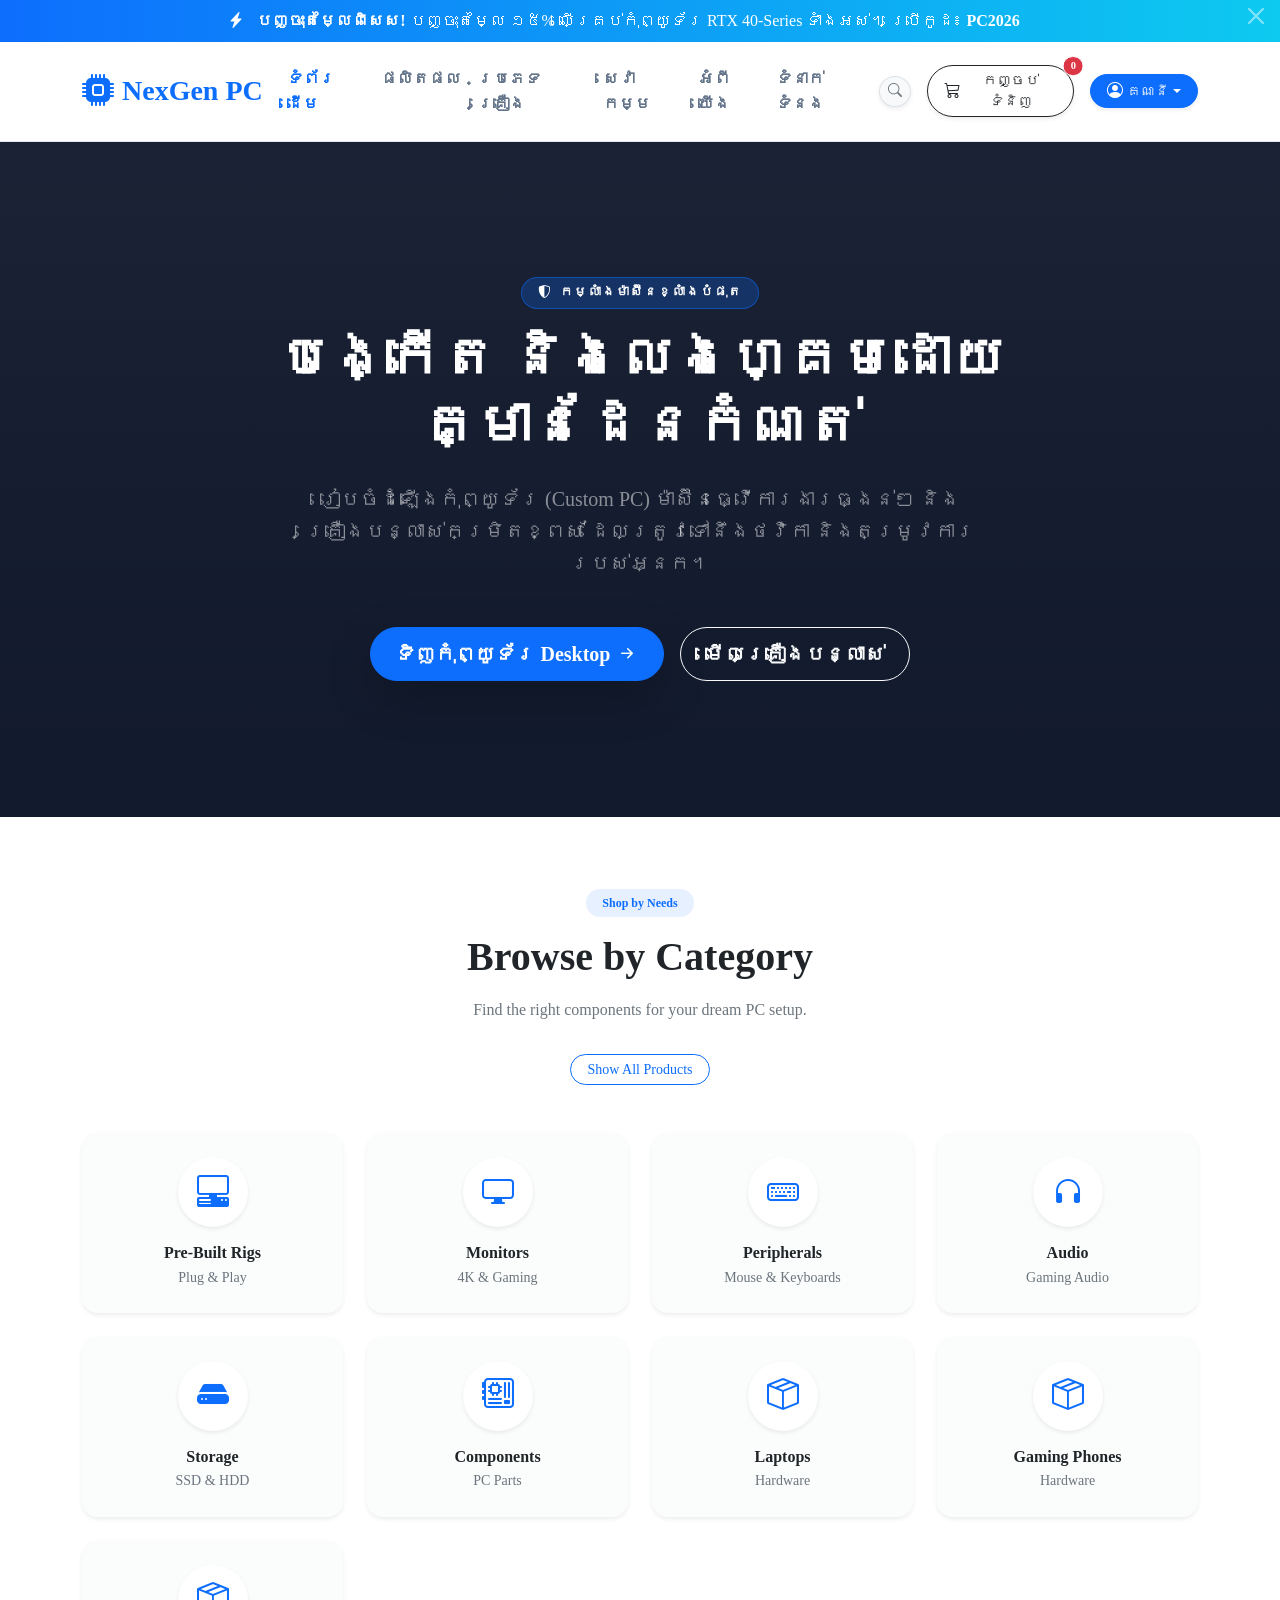
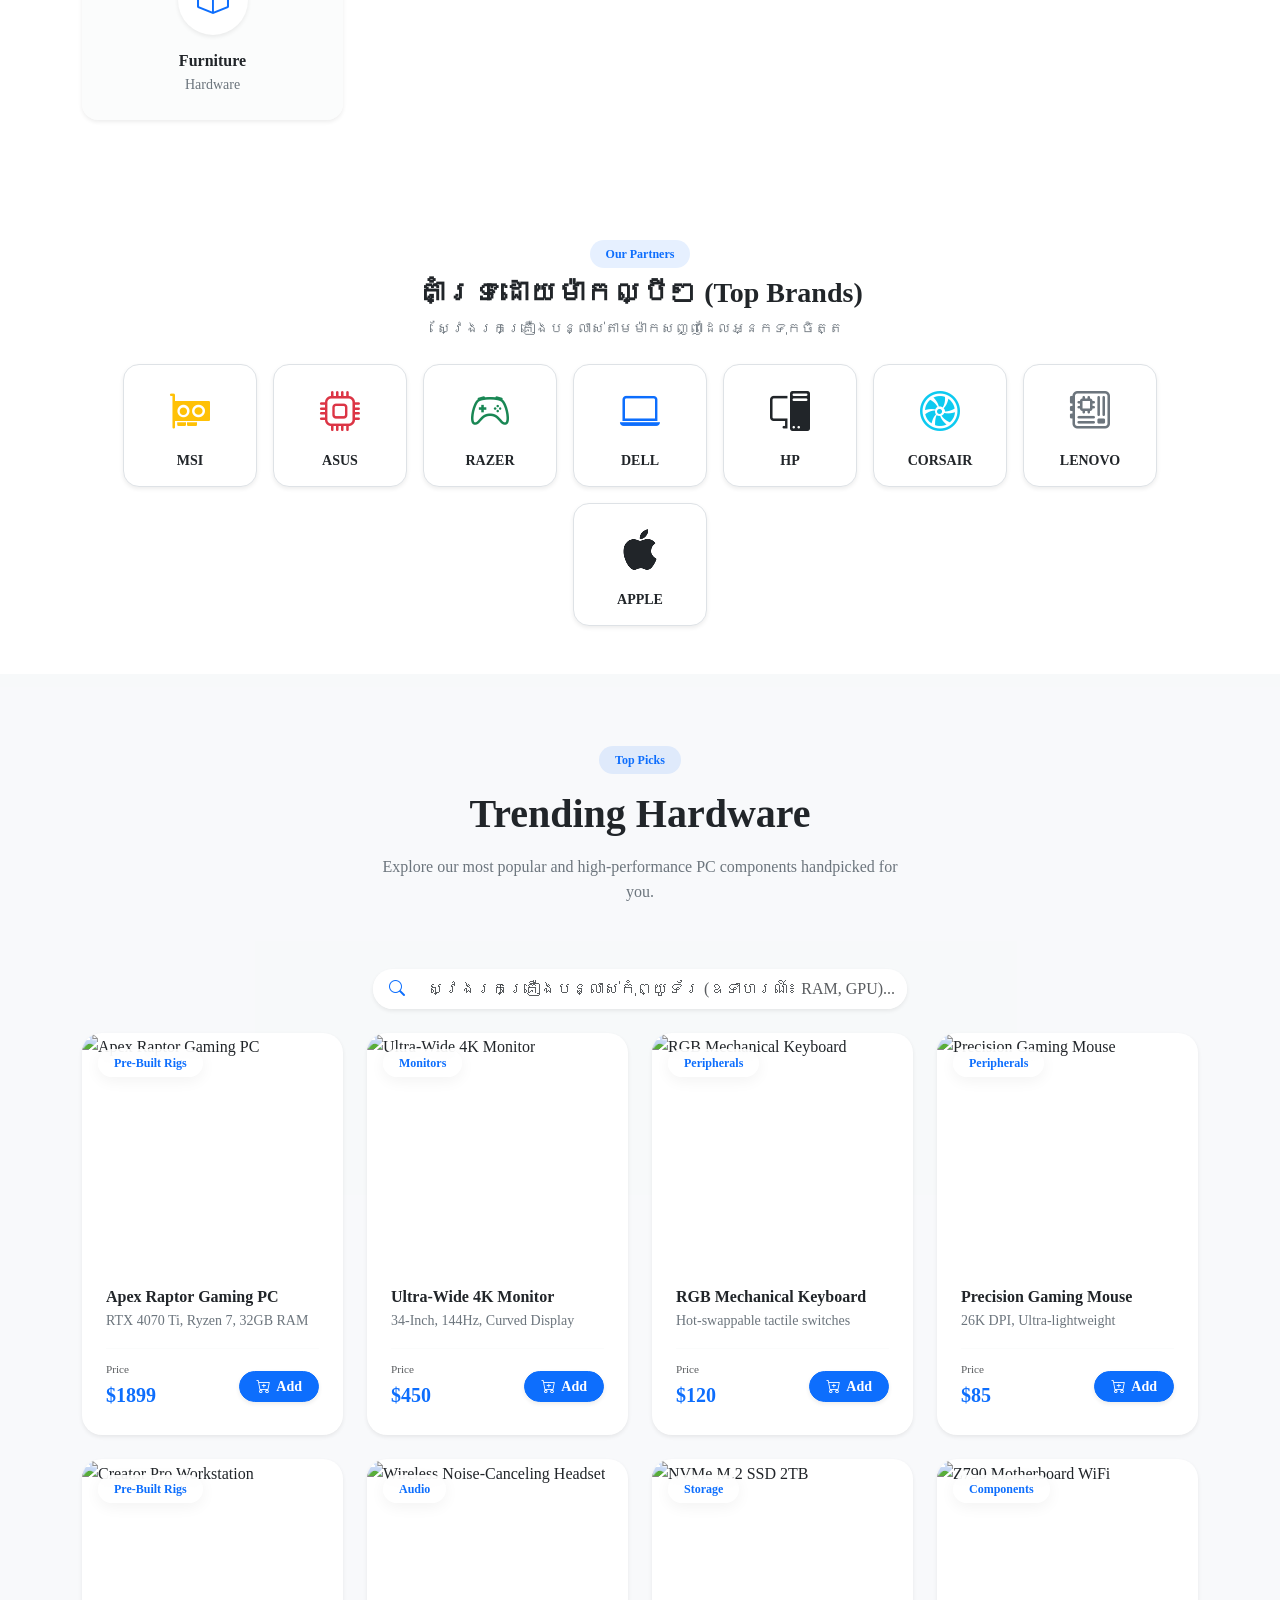
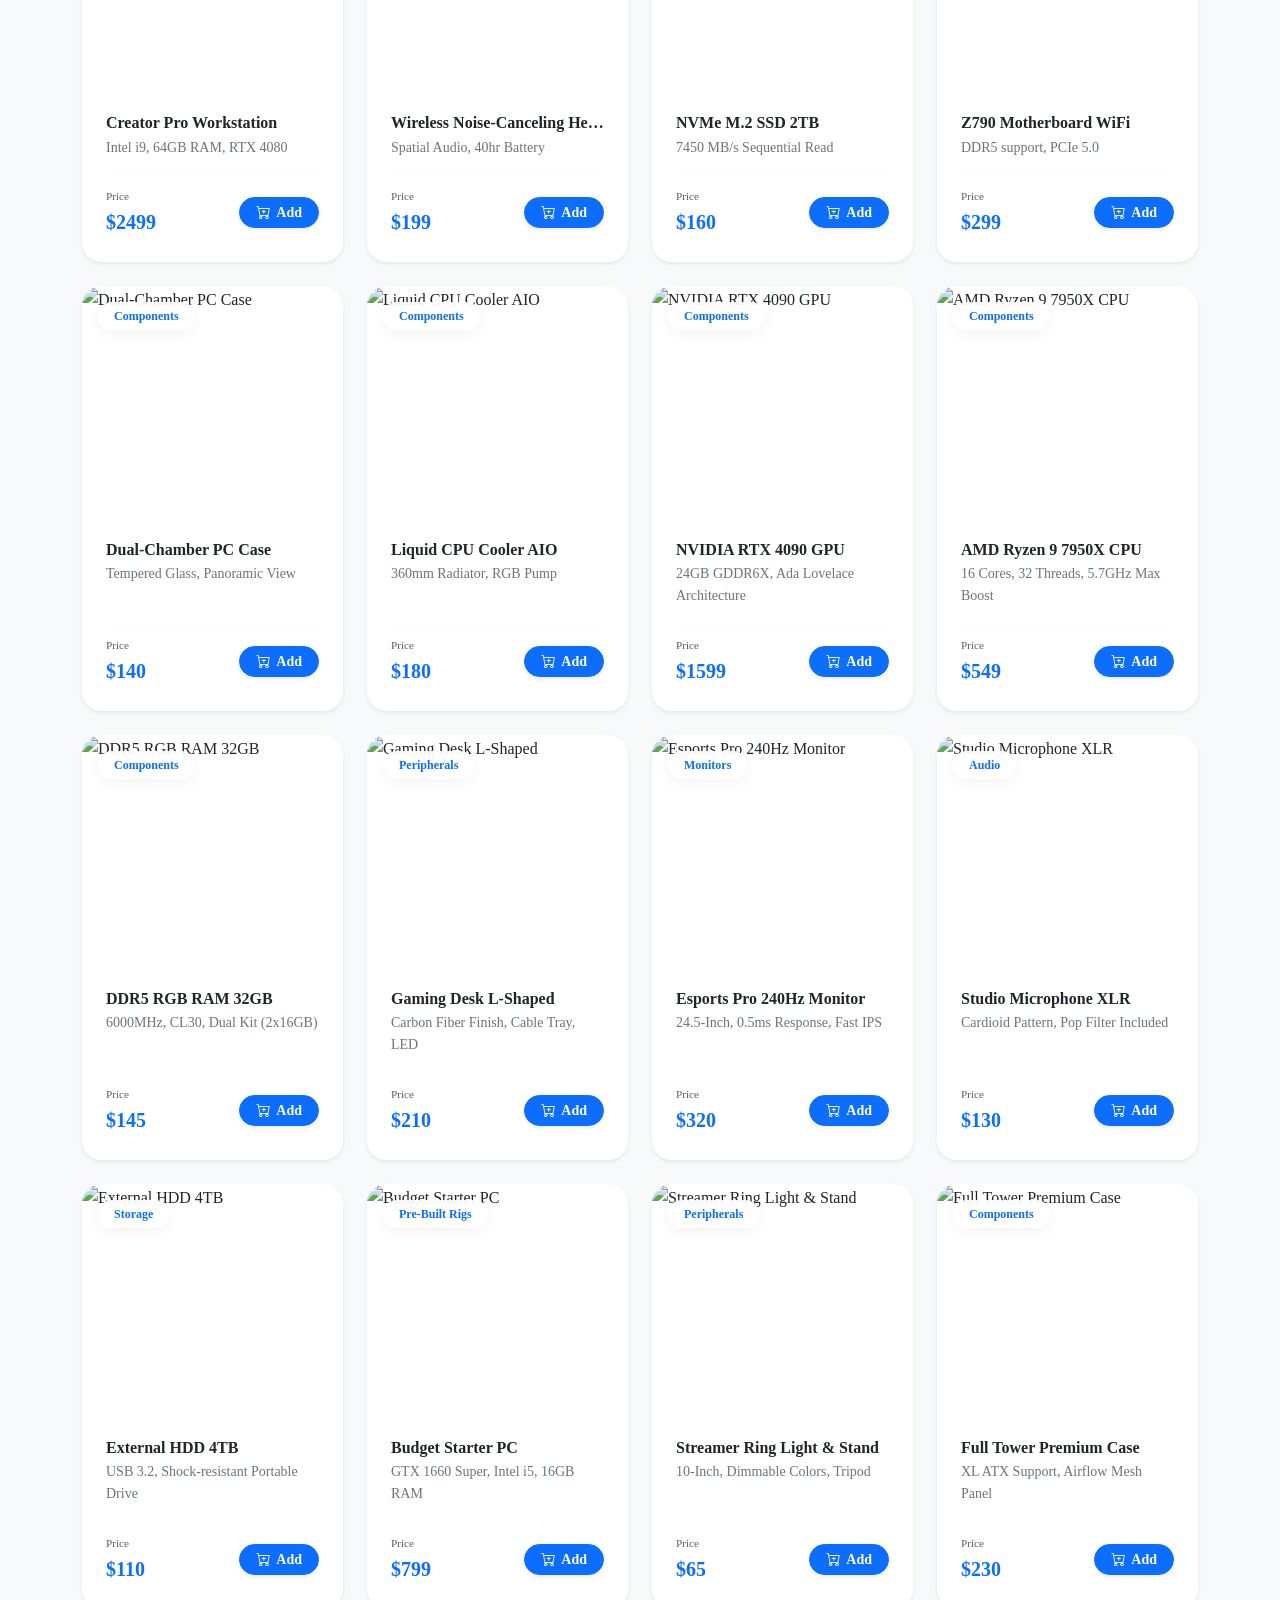
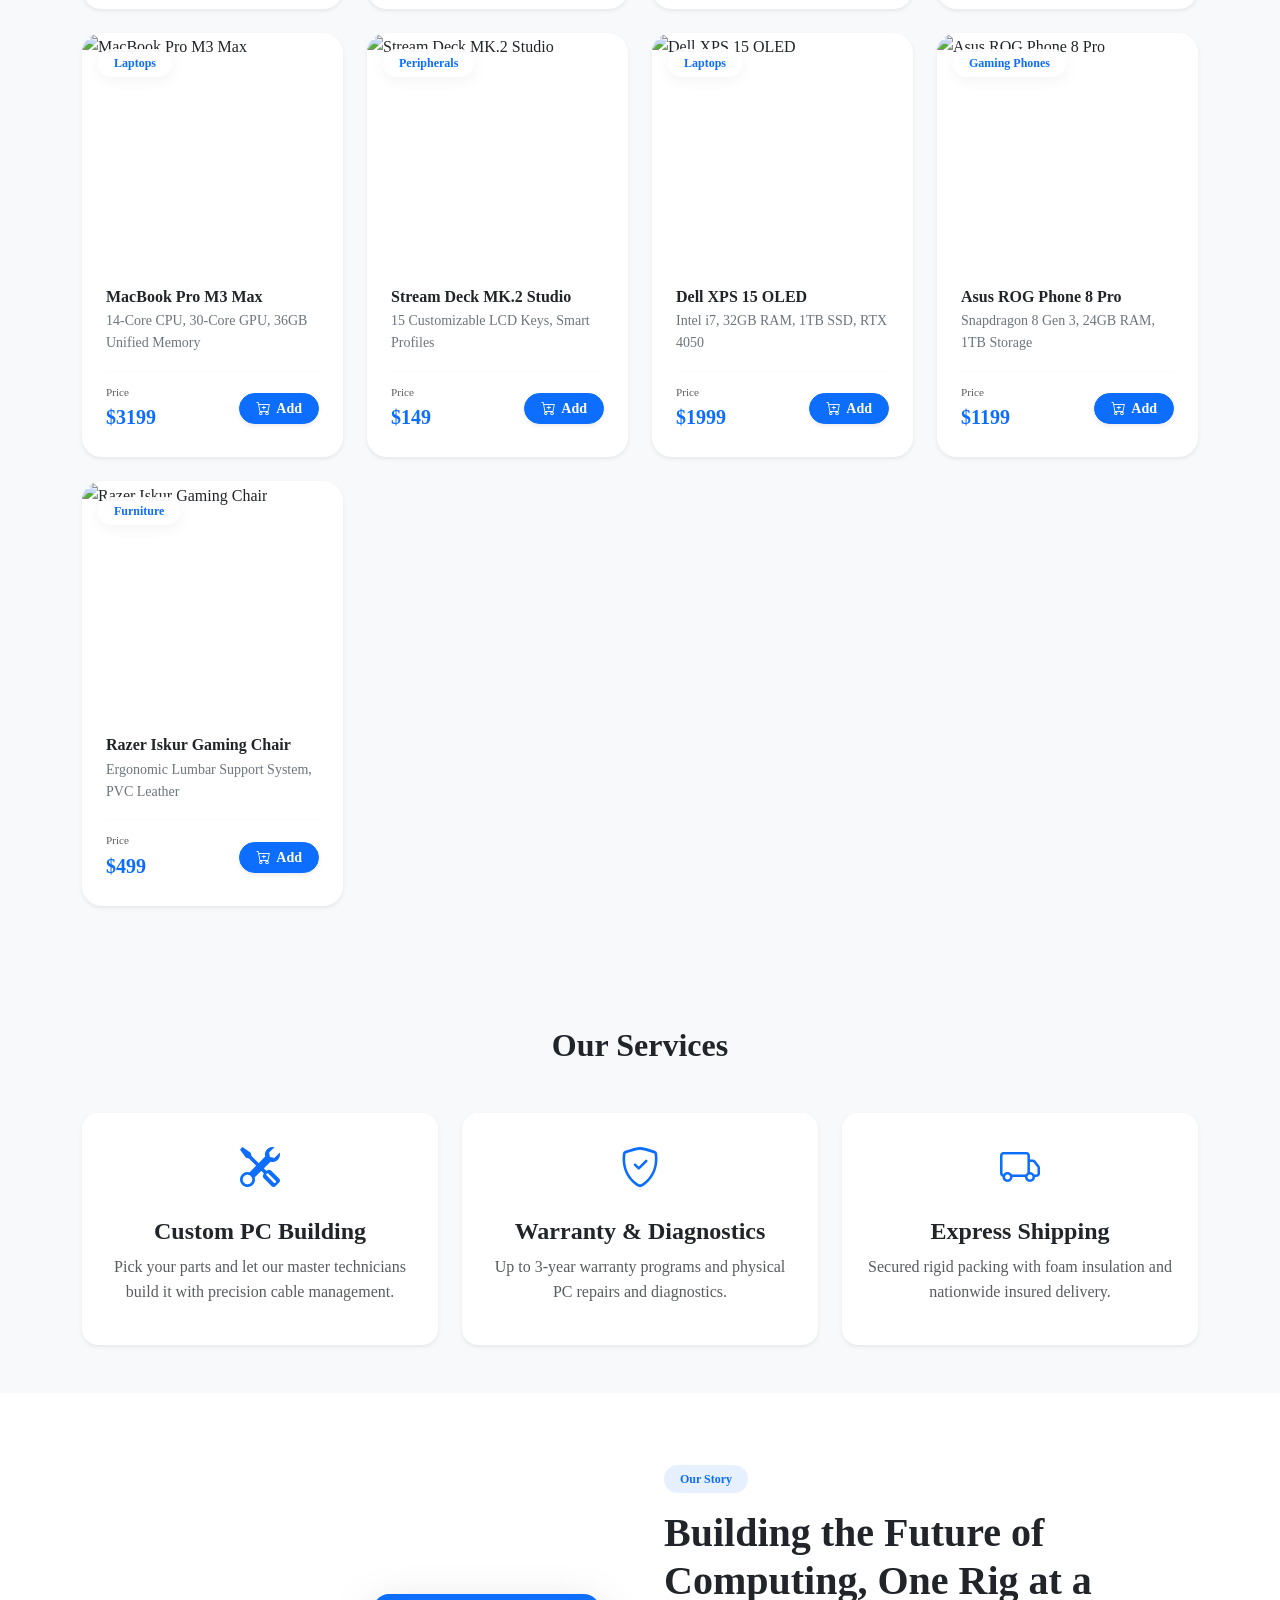
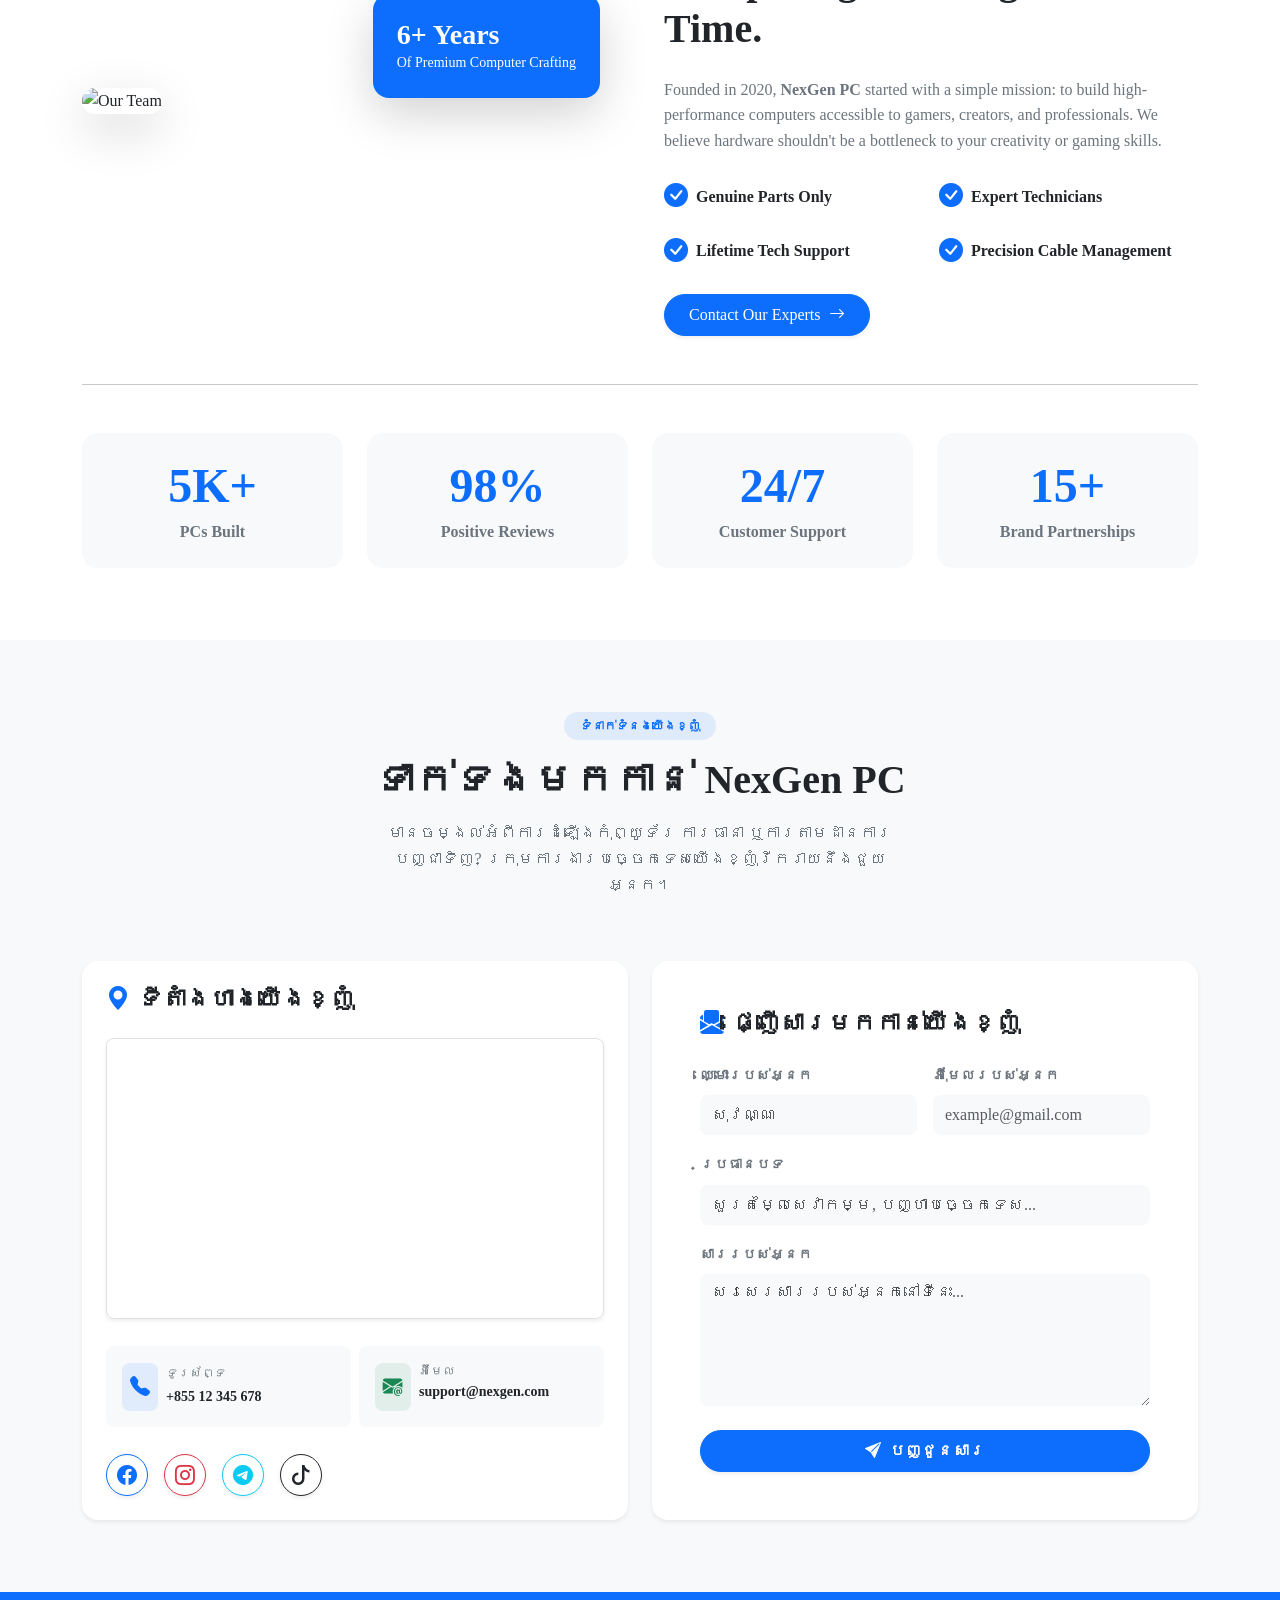
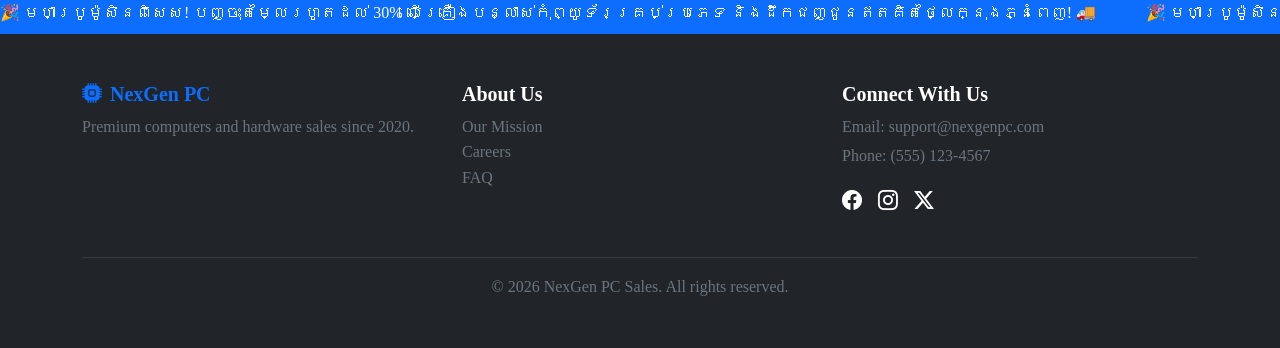
==== Page/Home/checkout.html @ b5343cd4 "Commit all data" ====
<!doctype html>
<html lang="en">
  <head>
    <meta charset="UTF-8" />
    <meta name="viewport" content="width=device-width, initial-scale=1.0" />
    <title>Checkout | NexGen PC</title>

    <link
      href="https://cdn.jsdelivr.net/npm/bootstrap@5.3.2/dist/css/bootstrap.min.css"
      rel="stylesheet"
    />
    <link
      rel="stylesheet"
      href="https://cdn.jsdelivr.net/npm/bootstrap-icons@1.11.3/font/bootstrap-icons.min.css"
    />
    <link
      href="https://fonts.googleapis.com/css2?family=Plus+Jakarta+Sans:wght@400;600;800&display=swap"
      rel="stylesheet"
    />
    <link href="https://unpkg.com/aos@2.3.1/dist/aos.css" rel="stylesheet" />

    <style>
      :root {
        --primary-color: #0d6efd;
        --bg-light: #f8fafc;
      }

      body {
        font-family: "Plus Jakarta Sans", sans-serif;
        background-color: var(--bg-light);
      }

      .checkout-card {
        border: none;
        border-radius: 16px;
        box-shadow: 0 10px 30px rgba(0, 0, 0, 0.04);
      }

      .payment-option {
        cursor: pointer;
        transition: all 0.3s ease;
        border: 2px solid #e2e8f0;
      }

      .payment-option:hover {
        border-color: var(--primary-color);
        background-color: rgba(13, 110, 253, 0.02);
      }

      /* បន្លិចពណ៌នៅពេល User Check រើសយក Payment មួយណា */
      .form-check-input:checked + .payment-option {
        border-color: var(--primary-color);
        background-color: rgba(13, 110, 253, 0.05);
      }
    </style>
  </head>

  <body>
    <header class="bg-white shadow-sm py-3 mb-5">
      <div class="container d-flex justify-content-between align-items-center">
        <a class="navbar-brand fw-bold fs-3 text-primary" href="index.html">
          <i class="bi bi-cpu-fill me-2"></i>NexGen PC
        </a>
        <a
          href="index.html"
          class="btn btn-outline-secondary rounded-pill btn-sm"
        >
          <i class="bi bi-arrow-left me-1"></i> Back to Shop
        </a>
      </div>
    </header>

    <div class="container mb-5">
      <div class="row g-4">
        <div class="col-lg-7" data-aos="fade-right">
          <div class="card checkout-card p-4 p-md-5 mb-4 bg-white">
            <h4 class="fw-bold text-dark mb-4">
              <i class="bi bi-truck me-2 text-primary"></i>Shipping Information
            </h4>

            <form id="shippingForm" class="row g-3">
              <div class="col-md-6">
                <label class="form-label text-secondary small fw-semibold"
                  >First Name</label
                >
                <input
                  type="text"
                  class="form-control rounded-3 py-2"
                  required
                  placeholder="Chorn"
                />
              </div>
              <div class="col-md-6">
                <label class="form-label text-secondary small fw-semibold"
                  >Last Name</label
                >
                <input
                  type="text"
                  class="form-control rounded-3 py-2"
                  required
                  placeholder="Savann"
                />
              </div>
              <div class="col-12">
                <label class="form-label text-secondary small fw-semibold"
                  >Phone Number</label
                >
                <input
                  type="tel"
                  class="form-control rounded-3 py-2"
                  required
                  placeholder="012 345 678"
                />
              </div>
              <div class="col-12">
                <label class="form-label text-secondary small fw-semibold"
                  >Delivery Address (Phnom Penh / Province)</label
                >
                <textarea
                  class="form-control rounded-3"
                  rows="3"
                  required
                  placeholder="House No, Street, Sangkat, Khan..."
                ></textarea>
              </div>
            </form>
          </div>

          <div class="card checkout-card p-4 p-md-5 bg-white">
            <h4 class="fw-bold text-dark mb-4">
              <i class="bi bi-credit-card-2-back me-2 text-primary"></i>Payment
              Method
            </h4>

            <div class="row g-3">
              <div class="col-md-6">
                <input
                  class="form-check-input d-none"
                  type="radio"
                  name="paymentMethod"
                  id="payCash"
                  checked
                />
                <label
                  class="form-check-label d-block payment-option p-3 rounded-4 h-100"
                  for="payCash"
                >
                  <div class="d-flex align-items-center mb-2">
                    <i class="bi bi-cash-coin fs-3 text-success me-2"></i>
                    <h6 class="fw-bold mb-0 text-dark">Cash On Delivery</h6>
                  </div>
                  <span class="small text-secondary"
                    >Pay when you receive the PC components.</span
                  >
                </label>
              </div>

              <div class="col-md-6">
                <input
                  class="form-check-input d-none"
                  type="radio"
                  name="paymentMethod"
                  id="payABA"
                />
                <label
                  class="form-check-label d-block payment-option p-3 rounded-4 h-100"
                  for="payABA"
                >
                  <div class="d-flex align-items-center mb-2">
                    <i class="bi bi-bank fs-3 text-primary me-2"></i>
                    <h6 class="fw-bold mb-0 text-dark">ABA Bank Transfer</h6>
                  </div>
                  <span class="small text-secondary"
                    >Pay instantly using ABA Mobile App.</span
                  >
                </label>
              </div>

              <div class="col-md-12">
                <input
                  class="form-check-input d-none"
                  type="radio"
                  name="paymentMethod"
                  id="payKHQR"
                />
                <label
                  class="form-check-label d-block payment-option p-3 rounded-4 h-100"
                  for="payKHQR"
                >
                  <div class="d-flex align-items-center mb-2">
                    <i class="bi bi-qr-code-scan fs-3 text-danger me-2"></i>
                    <h6 class="fw-bold mb-0 text-dark">Scan Bakong KHQR</h6>
                  </div>
                  <span class="small text-secondary"
                    >Scan to pay from any Cambodian Bank mobile app.</span
                  >
                </label>
              </div>
            </div>
          </div>
        </div>

        <div class="col-lg-5" data-aos="fade-left">
          <div
            class="card checkout-card p-4 p-md-4 bg-white h-100 d-flex flex-column justify-content-between"
          >
            <div>
              <h5 class="fw-bold text-dark mb-4">
                <i class="bi bi-receipt me-2 text-primary"></i
                >សេចក្តីសង្ខេបការបញ្ជាទិញ
              </h5>

              <div
                class="mb-3 overflow-auto"
                id="checkoutItemsList"
                style="max-height: 280px"
              >
                <div class="text-center text-muted py-4">
                  <div
                    class="spinner-border spinner-border-sm text-primary me-2"
                    role="status"
                  ></div>
                  កំពុងទាញយកទិន្នន័យ...
                </div>
              </div>

              <hr class="my-3 border-light opacity-50" />

              <div class="mb-3">
                <div class="d-flex justify-content-between mb-2">
                  <span class="text-secondary small"
                    >តម្លៃសរុបដើម (Subtotal):</span
                  >
                  <span id="summarySubtotal" class="fw-bold text-dark small"
                    >$0.00</span
                  >
                </div>

                <div class="d-flex justify-content-between mb-2">
                  <span class="text-secondary small"
                    >បញ្ចុះតម្លៃ (Discount):</span
                  >
                  <span id="summaryDiscount" class="fw-bold text-danger small"
                    >-$0.00</span
                  >
                </div>

                <div class="d-flex justify-content-between mb-3">
                  <span class="text-secondary small"
                    >សេវាដឹកជញ្ជូន (Shipping):</span
                  >
                  <span class="fw-bold text-success small"
                    >ឥតគិតថ្លៃ (Free)</span
                  >
                </div>

                <div
                  class="bg-light p-3 rounded-3 d-flex justify-content-between align-items-center"
                >
                  <span class="fw-bold text-dark">ទឹកប្រាក់សរុបចុងក្រោយ:</span>
                  <span id="summaryTotal" class="fs-4 fw-bold text-primary"
                    >$0.00</span
                  >
                </div>
              </div>
            </div>

            <div>
              <div class="card border-0 rounded-3 bg-light mb-3">
                <div class="card-body p-3">
                  <h6 class="fw-bold text-dark mb-2" style="font-size: 0.85rem">
                    <i class="bi bi-tag-fill me-1 text-primary"></i>
                    វាយកូដបញ្ចុះតម្លៃ (Promo Code)
                  </h6>
                  <div class="input-group">
                    <input
                      type="text"
                      id="couponInput"
                      class="form-control bg-white border-0 shadow-none py-2"
                      placeholder="ឧទាហរណ៍: NEXGEN2026"
                      style="font-size: 0.85rem"
                    />
                    <button
                      class="btn btn-primary px-3 fw-bold"
                      onclick="applyCoupon()"
                      style="font-size: 0.85rem"
                    >
                      ប្រើប្រាស់
                    </button>
                  </div>
                  <small
                    id="couponMessage"
                    class="d-block mt-1"
                    style="font-size: 0.75rem"
                  ></small>
                </div>
              </div>

              <button
                class="btn btn-primary w-100 py-3 rounded-pill fw-bold shadow-sm d-flex align-items-center justify-content-center"
                onclick="confirmOrder()"
              >
                <i class="bi bi-shield-lock-fill me-2 fs-5"></i>
                បញ្ជាក់ការបញ្ជាទិញឥឡូវនេះ
              </button>
            </div>
          </div>
        </div>
      </div>
    </div>
    <script src="https://cdn.jsdelivr.net/npm/bootstrap@5.3.2/dist/js/bootstrap.bundle.min.js"></script>
    <script src="https://unpkg.com/aos@2.3.1/dist/aos.js"></script>

    <!-- <script>
      AOS.init({ duration: 800, once: true });

      const DISCOUNT_RATE = 0; // អត្រាបញ្ចុះតម្លៃ ១៥%
      let checkoutCart = [];

      // ១. មុខងារទាញយកទិន្នន័យពី LocalStorage មកបង្ហាញ
      function loadCheckoutData() {
        const storedCart = localStorage.getItem("checkoutCart");

        if (storedCart) {
          checkoutCart = JSON.parse(storedCart);
        } else {
          alert("មិនទាន់មានទំនិញក្នុង Cart ឡើយ!");
          window.location.href = "index.html";
          return;
        }

        const itemsListEl = document.getElementById("checkoutItemsList");
        itemsListEl.innerHTML = "";

        let subtotal = 0;

        // Render បញ្ជីទំនិញពិតប្រាកដ
        checkoutCart.forEach((item) => {
          subtotal += item.price * item.qty;

          itemsListEl.innerHTML += `
                <div class="d-flex align-items-center justify-content-between mb-3">
                    <div class="d-flex align-items-center">
                        <div class="bg-light rounded-3 p-1" style="width: 50px; height: 50px;">
                            <img src="${item.img}" class="img-fluid rounded-3 h-100 w-100" style="object-fit: cover;" alt="${item.name}">
                        </div>
                        <div class="ms-2">
                            <h6 class="fw-bold mb-0 small text-truncate" style="max-width: 150px;">${item.name}</h6>
                            <small class="text-secondary">Qty: ${item.qty}</small>
                        </div>
                    </div>
                    <span class="fw-bold text-dark small">$${(item.price * item.qty).toFixed(2)}</span>
                </div>
            `;
        });

        let discount = subtotal * DISCOUNT_RATE;
        let total = subtotal - discount;

        // --- 🛠️ ដំណោះស្រាយ៖ ប្រើ getElementById ធានាមិន Error ទៀតឡើយ ---
        const subtotalEl = document.getElementById("summarySubtotal");
        const discountEl = document.getElementById("summaryDiscount");
        const totalEl = document.getElementById("summaryTotal");

        if (subtotalEl) subtotalEl.innerText = `$${subtotal.toFixed(2)}`;
        if (discountEl) discountEl.innerText = `-$${discount.toFixed(2)}`;
        if (totalEl) totalEl.innerText = `$${total.toFixed(2)}`;
      }

      // ២. មុខងារបញ្ជាក់ការកម្ម៉ង់ទិញ
      function confirmOrder() {
        const form = document.getElementById("shippingForm");
        if (form.checkValidity()) {
          // --- 🆕 បន្ថែមការរក្សាទុកប្រវត្តិការទិញ ---
          const pastOrders =
            JSON.parse(localStorage.getItem("pastOrders")) || [];
          const currentCart =
            JSON.parse(localStorage.getItem("checkoutCart")) || [];

          let subtotal = 0;
          currentCart.forEach((item) => (subtotal += item.price * item.qty));
          let discount = subtotal * 0; // ១៥%
          let total = subtotal - discount;

          const newOrder = {
            invoiceId: "NXG-" + Math.floor(1000 + Math.random() * 9000), // បង្កើត ID ចៃដន្យ
            date: new Date().toLocaleDateString("km-KH"), // កាលបរិច្ឆេទខ្មែរ
            status: "ជោគជ័យ",
            itemsCount: currentCart.length,
            subtotal: subtotal,
            discount: discount,
            total: total,
            items: currentCart, // រក្សាទុកទំនិញទាំងអស់ក្នុង Order នេះ
          };

          pastOrders.unshift(newOrder); // ដាក់ទិន្នន័យថ្មីនៅខាងលើគេ
          localStorage.setItem("pastOrders", JSON.stringify(pastOrders));
          // ----------------------------------------

          alert(
            "🎉 Order Successful! Thank you for purchasing from NexGen PC.",
          );
          localStorage.removeItem("checkoutCart"); // សម្អាតកាតចាស់ចេញ
          window.location.href = "index.html";
        } else {
          form.reportValidity();
        }
      }

      // ដំណើរការ Render ពេលទំព័រ Checkout ត្រូវបាន Load
      document.addEventListener("DOMContentLoaded", loadCheckoutData);
      // បង្កើតបញ្ជីកូដបញ្ចុះតម្លៃ (អាចកែប្រែភាគរយតាមចិត្ត)
const validCoupons = {
    "NEXGEN2026": 0.15, // បញ្ចុះ ១៥%
    "BBUSTUDENT": 0.20, // បញ្ចុះ ២០%
    "PCBUILD": 10.00    // បញ្ចុះ $10 ថេរ
};

function applyCoupon() {
    const couponInput = document.getElementById('couponInput').value.trim().toUpperCase();
    const msg = document.getElementById('couponMessage');
    
    // ចាប់យកតម្លៃសរុបដើម (Subtotal)
    let subtotal = getSubtotalFromCart(); // បងត្រូវមាន function គណនាលុយសរុបក្នុង Cart
    let discount = 0;

    if (validCoupons[couponInput]) {
        const discountValue = validCoupons[couponInput];

        if (discountValue < 1) {
            // បើជាភាគរយ (ឧទាហរណ៍ 0.15)
            discount = subtotal * discountValue;
            msg.innerHTML = `<span class="text-success"><i class="bi bi-check-circle-fill me-1"></i> អបអរសាទរ! បញ្ចុះតម្លៃបាន ${(discountValue * 100)}%</span>`;
        } else {
            // បើជាដុល្លារថេរ (ឧទាហរណ៍ $10)
            discount = discountValue;
            msg.innerHTML = `<span class="text-success"><i class="bi bi-check-circle-fill me-1"></i> អបអរសាទរ! បញ្ចុះតម្លៃបាន $${discountValue}</span>`;
        }

        // រក្សាទុកតម្លៃ Discount ចូល LocalStorage ដើម្បីយកទៅដកលុយសរុបពិតប្រាកដ
        localStorage.setItem('checkoutDiscount', discount);
        
        // Update តារាងសរុបលុយនៅលើ UI
        updateOrderSummaryUI(); 

    } else {
        msg.innerHTML = `<span class="text-danger"><i class="bi bi-x-circle-fill me-1"></i> កូដមិនត្រឹមត្រូវ ឬហួសសុពលភាព!</span>`;
        localStorage.setItem('checkoutDiscount', 0);
        updateOrderSummaryUI();
    }
}
    </script> -->
    <script>
      AOS.init({ duration: 800, once: true });

      let checkoutCart = [];
      let currentDiscount = 0; // រក្សាទុកតម្លៃ Discount បច្ចុប្បន្ន

      const validCoupons = {
        NEXGEN2026: 0.15, // បញ្ចុះ ១៥%
        BBUSTUDENT: 0.2, // បញ្ចុះ ២០%
        PCBUILD: 10.0, // បញ្ចុះ $10 ថេរ
      };

      // ១. ទាញយកតម្លៃ Subtotal ចេញពី Cart
      function getSubtotalFromCart() {
        let subtotal = 0;
        checkoutCart.forEach((item) => {
          subtotal += item.price * item.qty;
        });
        return subtotal;
      }

      // ២. ធ្វើបច្ចុប្បន្នភាពតម្លៃលើអេក្រង់ (UI)
      function updateOrderSummaryUI() {
        const subtotal = getSubtotalFromCart();
        const total = subtotal - currentDiscount;

        const subtotalEl = document.getElementById("summarySubtotal");
        const discountEl = document.getElementById("summaryDiscount");
        const totalEl = document.getElementById("summaryTotal");

        if (subtotalEl) subtotalEl.innerText = `$${subtotal.toFixed(2)}`;
        if (discountEl)
          discountEl.innerText = `-$${currentDiscount.toFixed(2)}`;
        if (totalEl) totalEl.innerText = `$${total.toFixed(2)}`;
      }

      // ៣. មុខងារទាញយកទិន្នន័យពី LocalStorage មកបង្ហាញដំបូង
      function loadCheckoutData() {
        const storedCart = localStorage.getItem("checkoutCart");

        if (storedCart) {
          checkoutCart = JSON.parse(storedCart);
        } else {
          alert("មិនទាន់មានទំនិញក្នុង Cart ឡើយ!");
          window.location.href = "index.html";
          return;
        }

        const itemsListEl = document.getElementById("checkoutItemsList");
        itemsListEl.innerHTML = "";

        // គូសទំនិញពិតប្រាកដ
        checkoutCart.forEach((item) => {
          itemsListEl.innerHTML += `
        <div class="d-flex align-items-center justify-content-between mb-3">
          <div class="d-flex align-items-center">
            <div class="bg-light rounded-3 p-1" style="width: 50px; height: 50px;">
              <img src="${item.img}" class="img-fluid rounded-3 h-100 w-100" style="object-fit: cover;" alt="${item.name}">
            </div>
            <div class="ms-2">
              <h6 class="fw-bold mb-0 small text-truncate" style="max-width: 150px;">${item.name}</h6>
              <small class="text-secondary">Qty: ${item.qty}</small>
            </div>
          </div>
          <span class="fw-bold text-dark small">$${(item.price * item.qty).toFixed(2)}</span>
        </div>
      `;
        });

        updateOrderSummaryUI(); // បង្ហាញតម្លៃលើ UI
      }

      // ៤. មុខងារបញ្ជូនកូដបញ្ចុះតម្លៃ
      function applyCoupon() {
        const couponInput = document
          .getElementById("couponInput")
          .value.trim()
          .toUpperCase();
        const msg = document.getElementById("couponMessage");

        const subtotal = getSubtotalFromCart();

        if (subtotal === 0) {
          msg.innerHTML = `<span class="text-danger">គ្មានទំនិញត្រូវគណនា!</span>`;
          return;
        }

        if (validCoupons[couponInput]) {
          const discountValue = validCoupons[couponInput];

          if (discountValue < 1) {
            // បើជាភាគរយ (ឧទាហរណ៍ 0.15)
            currentDiscount = subtotal * discountValue;
            msg.innerHTML = `<span class="text-success small"><i class="bi bi-check-circle-fill me-1"></i> អបអរសាទរ! បញ្ចុះតម្លៃបាន ${discountValue * 100}%</span>`;
          } else {
            // បើជាដុល្លារថេរ (ឧទាហរណ៍ $10)
            currentDiscount = discountValue;
            msg.innerHTML = `<span class="text-success small"><i class="bi bi-check-circle-fill me-1"></i> អបអរសាទរ! បញ្ចុះតម្លៃបាន $${discountValue}</span>`;
          }
        } else {
          currentDiscount = 0;
          msg.innerHTML = `<span class="text-danger small"><i class="bi bi-x-circle-fill me-1"></i> កូដមិនត្រឹមត្រូវ ឬហួសសុពលភាព!</span>`;
        }

        updateOrderSummaryUI(); // Update UI ភ្លាមៗ
      }

      // ៥. មុខងារបញ្ជាក់ការកម្ម៉ង់ទិញ និងរក្សាទុកក្នុងប្រវត្តិ
      function confirmOrder() {
        const form = document.getElementById("shippingForm");

        if (form.checkValidity()) {
          const pastOrders =
            JSON.parse(localStorage.getItem("pastOrders")) || [];
          const subtotal = getSubtotalFromCart();
          const total = subtotal - currentDiscount;

          // ចាប់យករូបរាងទូទាត់លុយ
          let paymentMethod = "Cash On Delivery";
          if (document.getElementById("payABA").checked)
            paymentMethod = "ABA Bank Transfer";
          if (document.getElementById("payKHQR").checked)
            paymentMethod = "Scan Bakong KHQR";

          const newOrder = {
            invoiceId: "NXG-" + Math.floor(1000 + Math.random() * 9000),
            date: new Date().toLocaleDateString("km-KH"),
            status: "ជោគជ័យ",
            paymentMethod: paymentMethod,
            itemsCount: checkoutCart.length,
            subtotal: subtotal,
            discount: currentDiscount,
            total: total,
            items: checkoutCart,
          };

          pastOrders.unshift(newOrder); // រុញចូលប្រវត្តិទិញ
          localStorage.setItem("pastOrders", JSON.stringify(pastOrders));

          alert(
            "🎉 Order Successful! Thank you for purchasing from NexGen PC.",
          );
          localStorage.removeItem("checkoutCart"); // លុប Cart ចេញ
          window.location.href = "index.html";
        } else {
          form.reportValidity();
        }
      }

      document.addEventListener("DOMContentLoaded", loadCheckoutData);
    </script>
  </body>
</html>
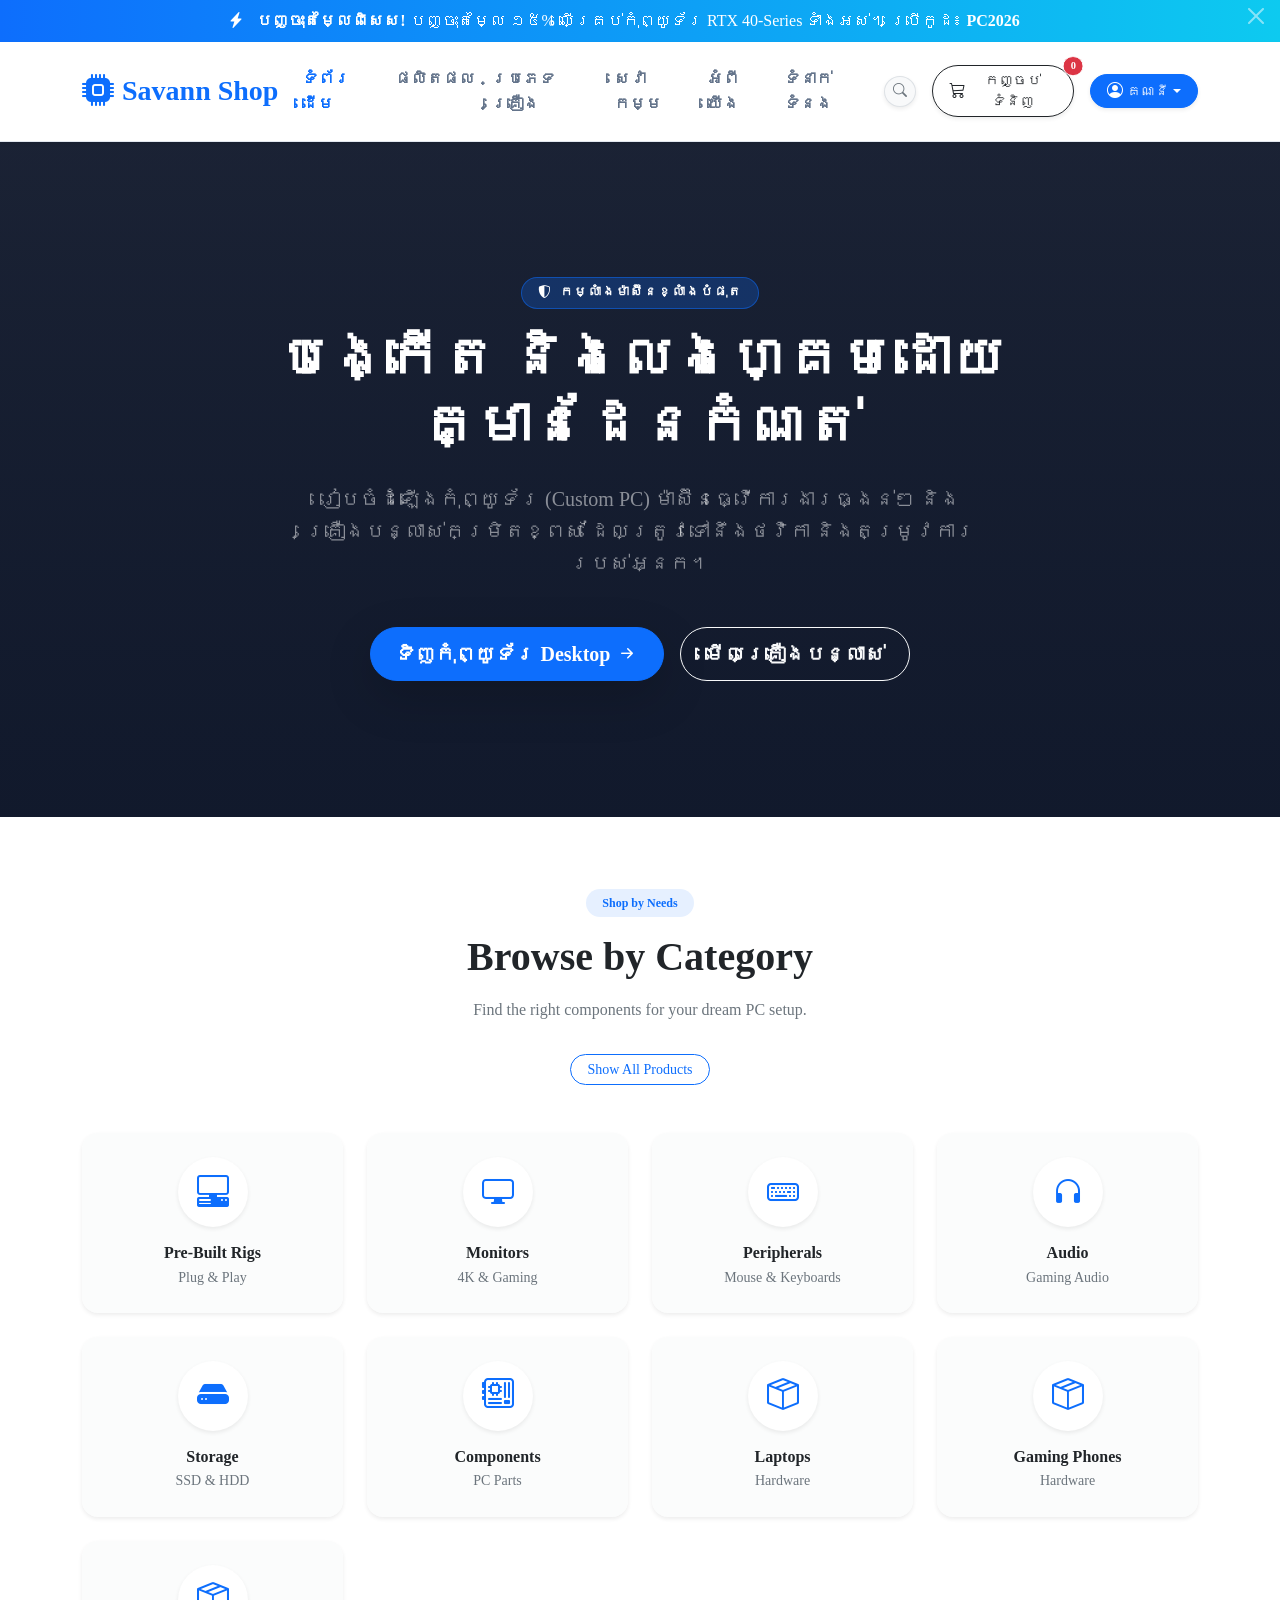
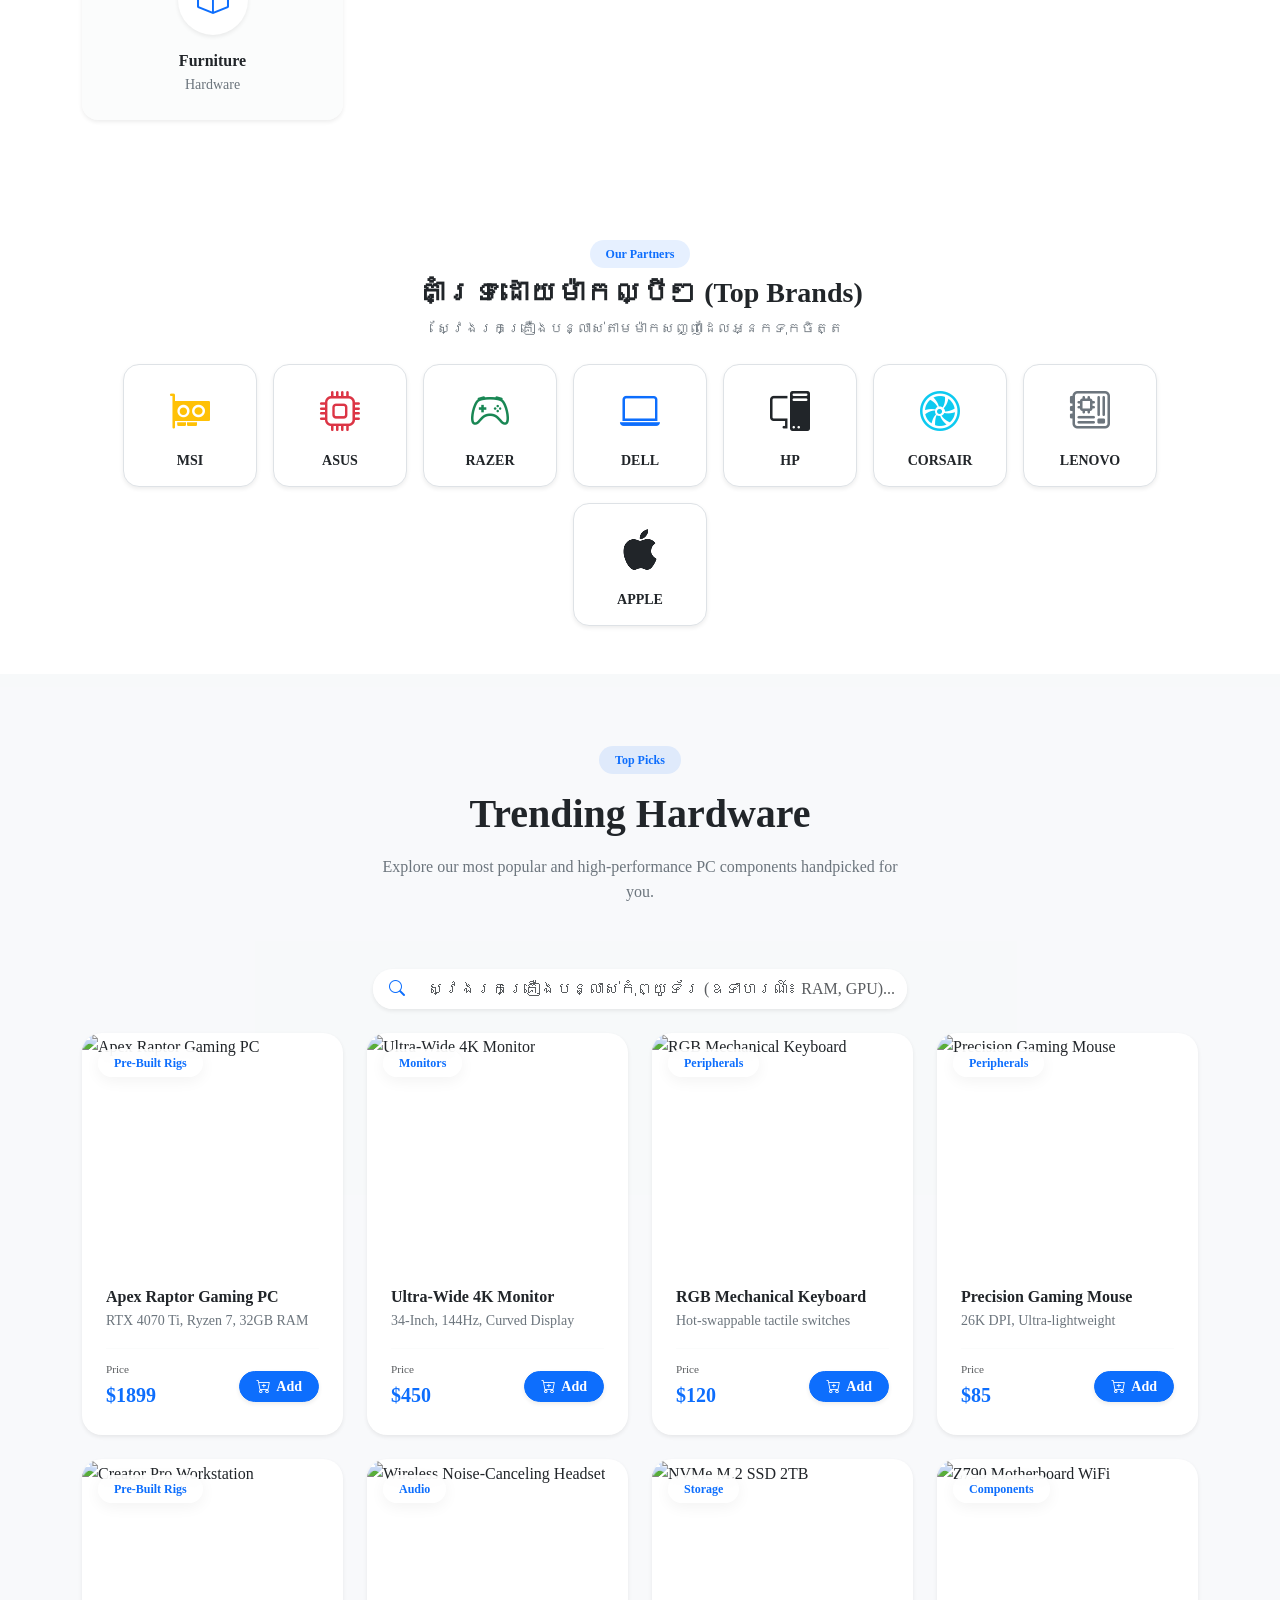
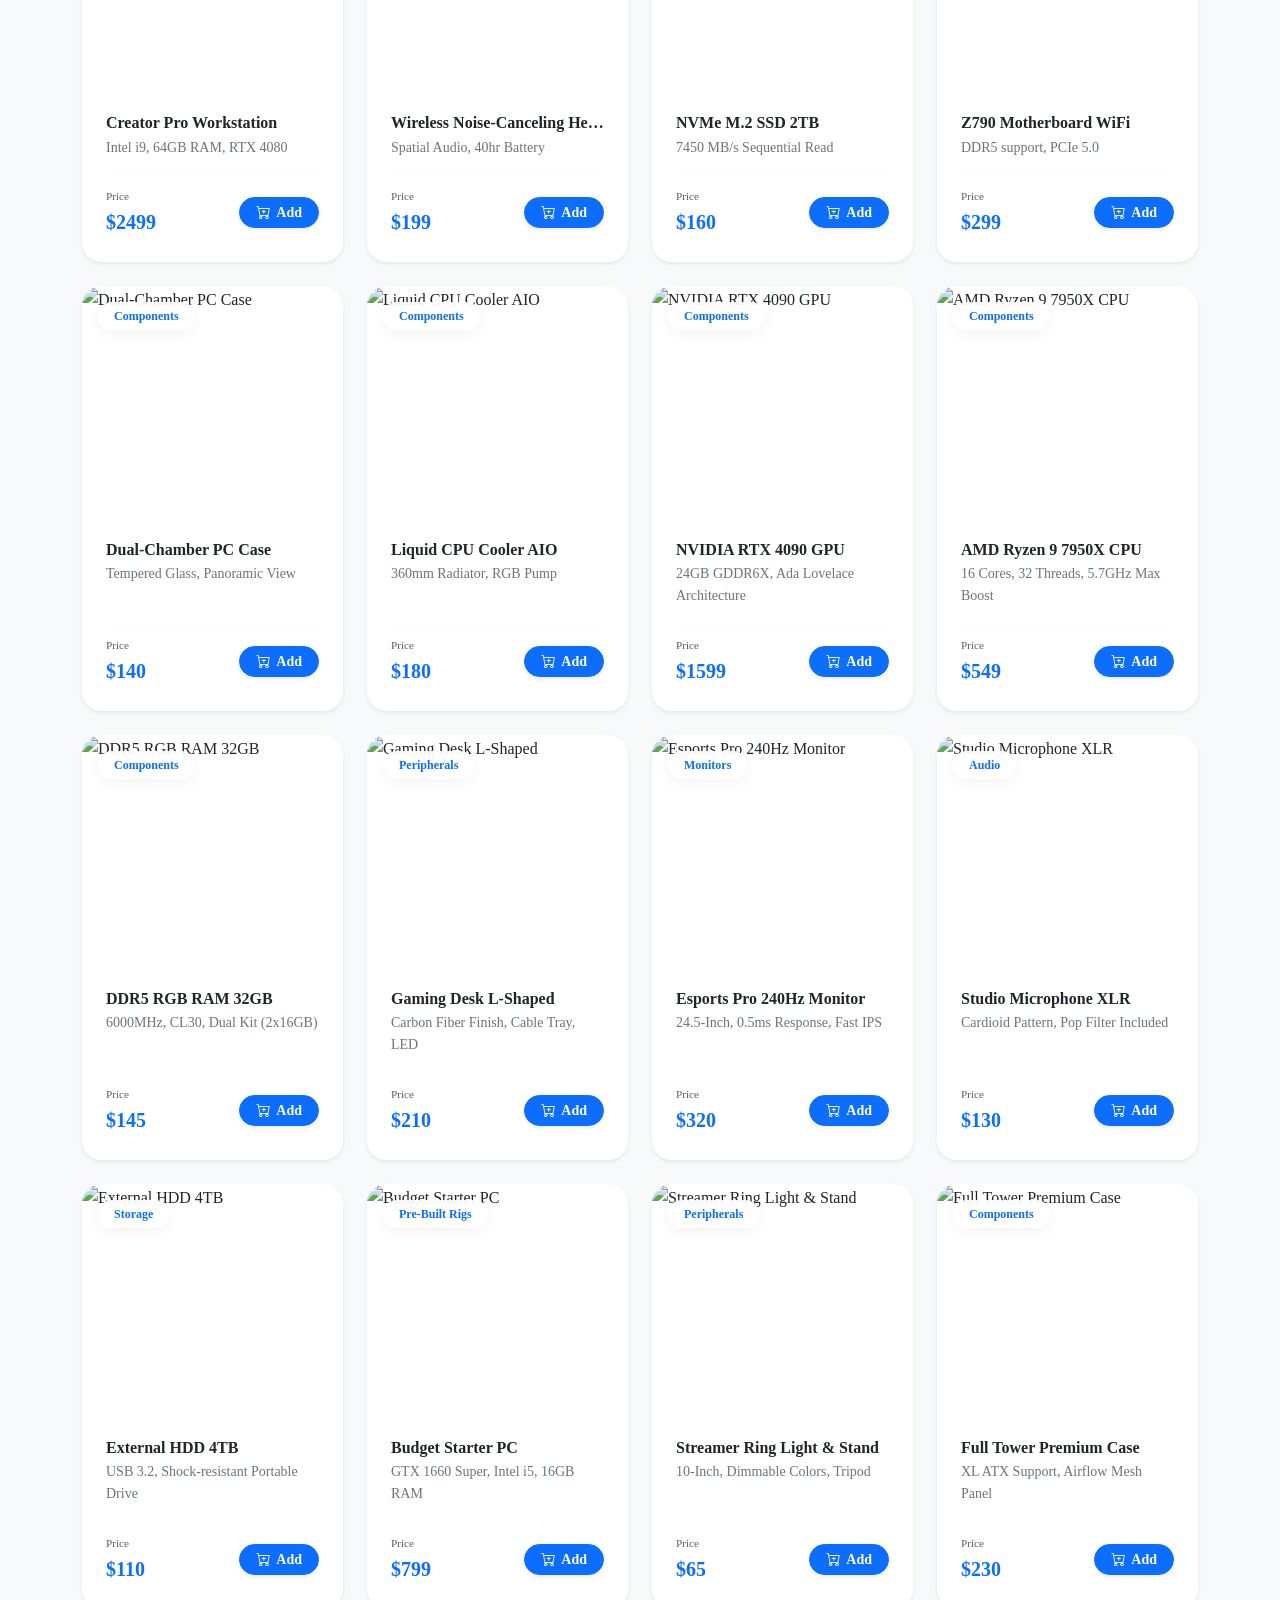
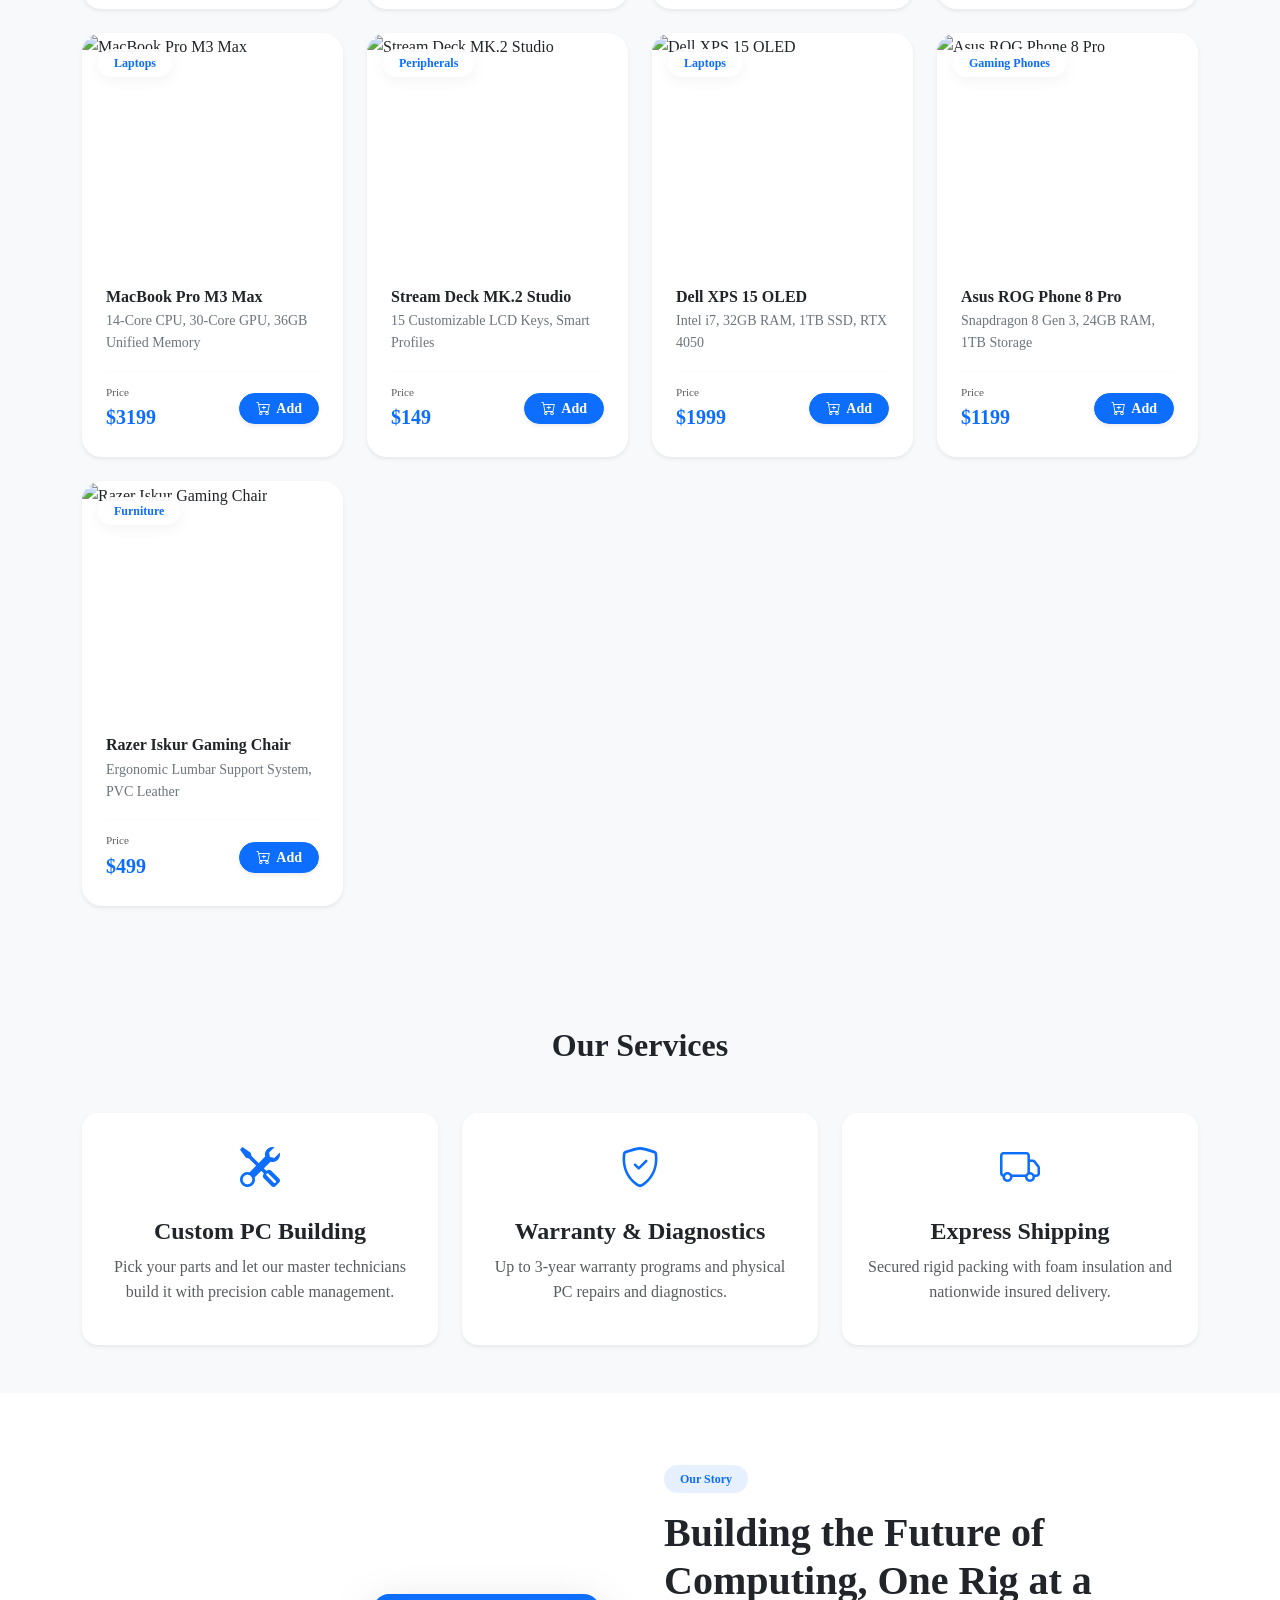
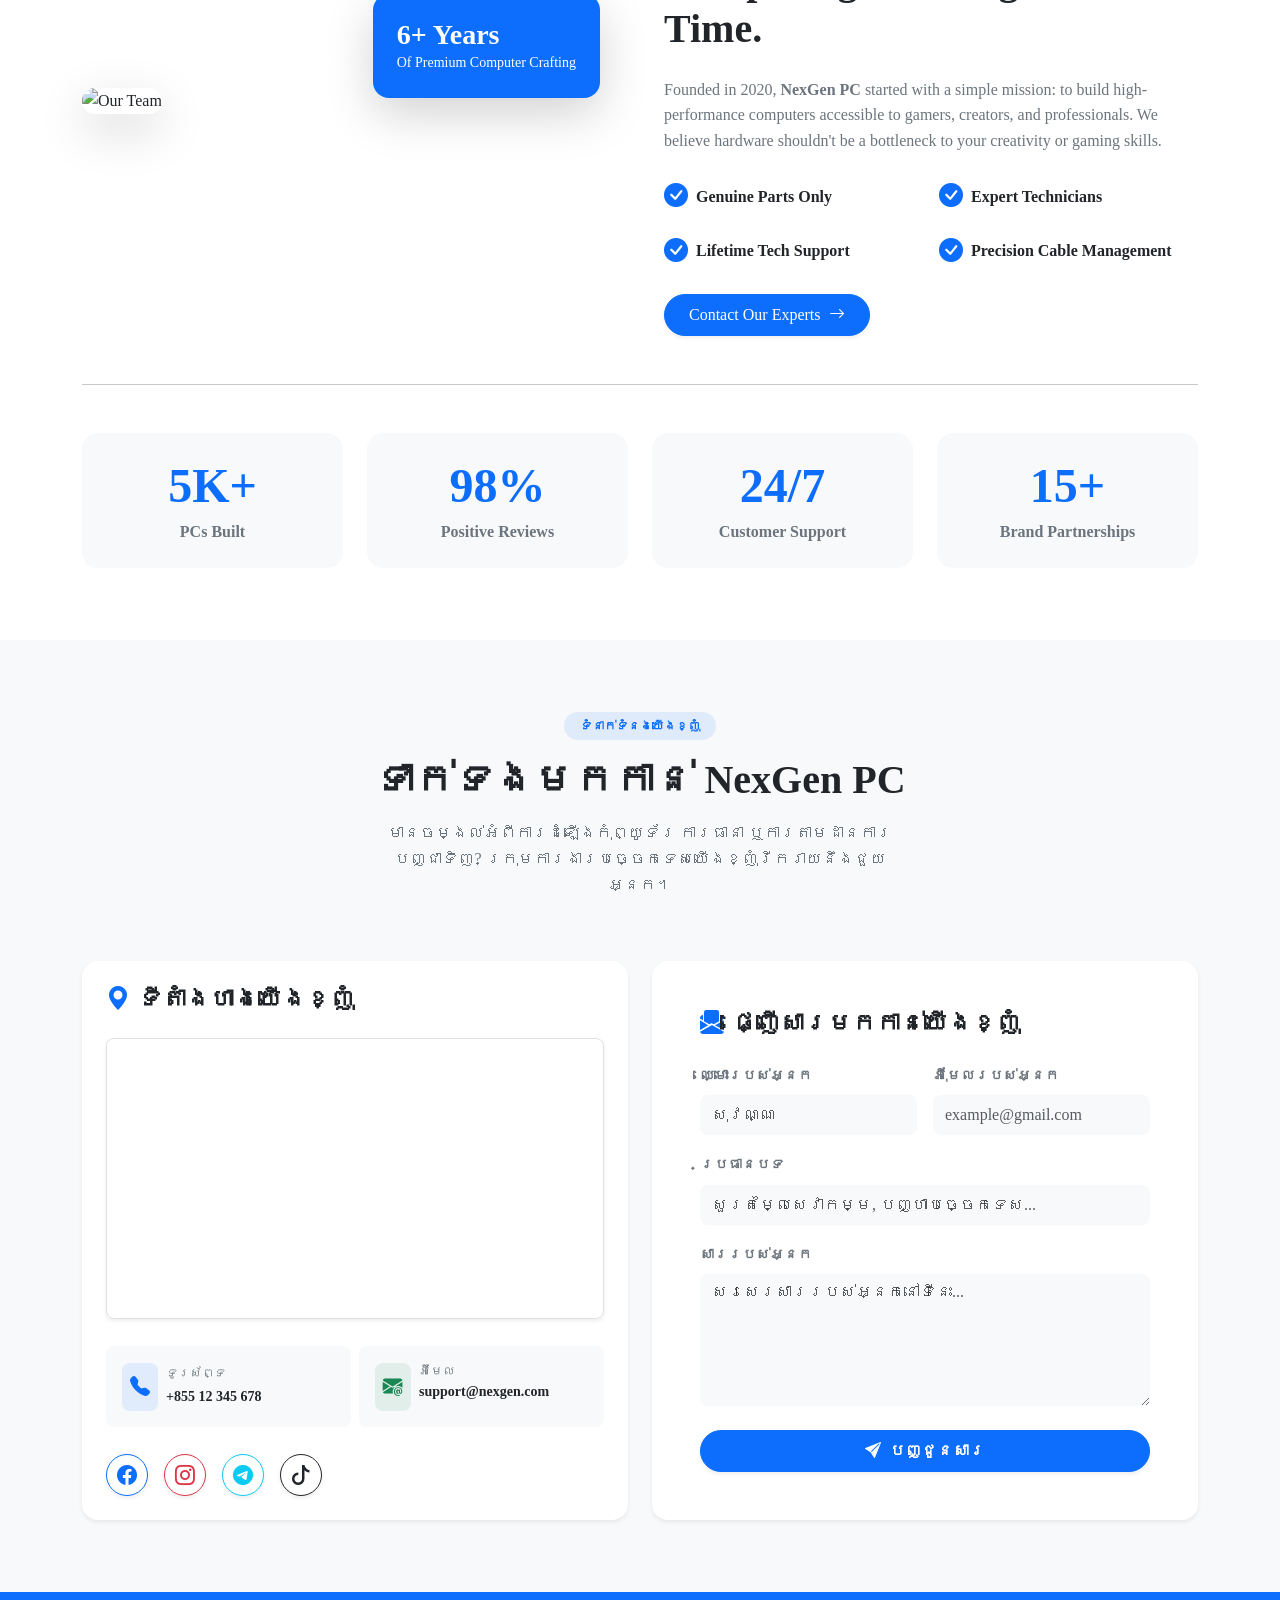
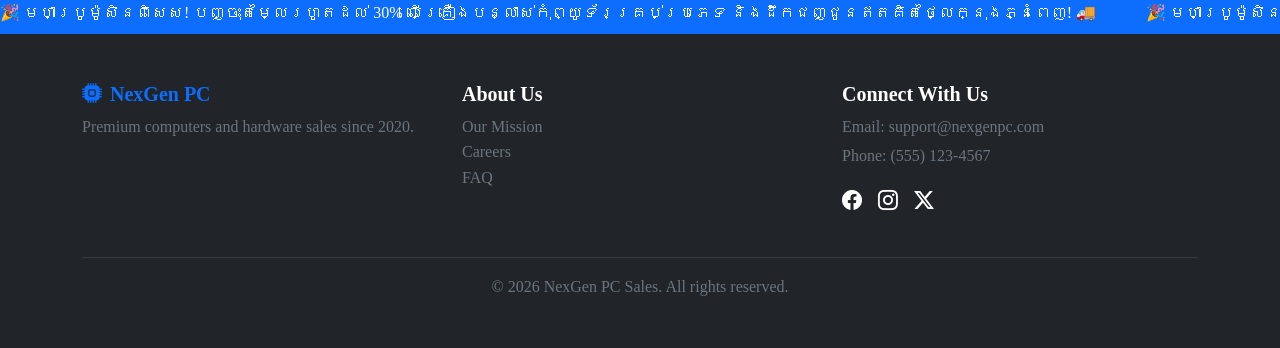
==== commit 0b293ce1: "Initial commit" ====
--- a/Page/Home/checkout.html
+++ b/Page/Home/checkout.html
@@ -590,10 +590,11 @@
           localStorage.setItem("pastOrders", JSON.stringify(pastOrders));
 
           alert(
-            "🎉 Order Successful! Thank you for purchasing from NexGen PC.",
+            "🎉 Order Successful! Thank you for purchasing from Savann PC.",
           );
           localStorage.removeItem("checkoutCart"); // លុប Cart ចេញ
           window.location.href = "index.html";
+          // window.location.href = "http://35.174.15.35:9090/";
         } else {
           form.reportValidity();
         }
